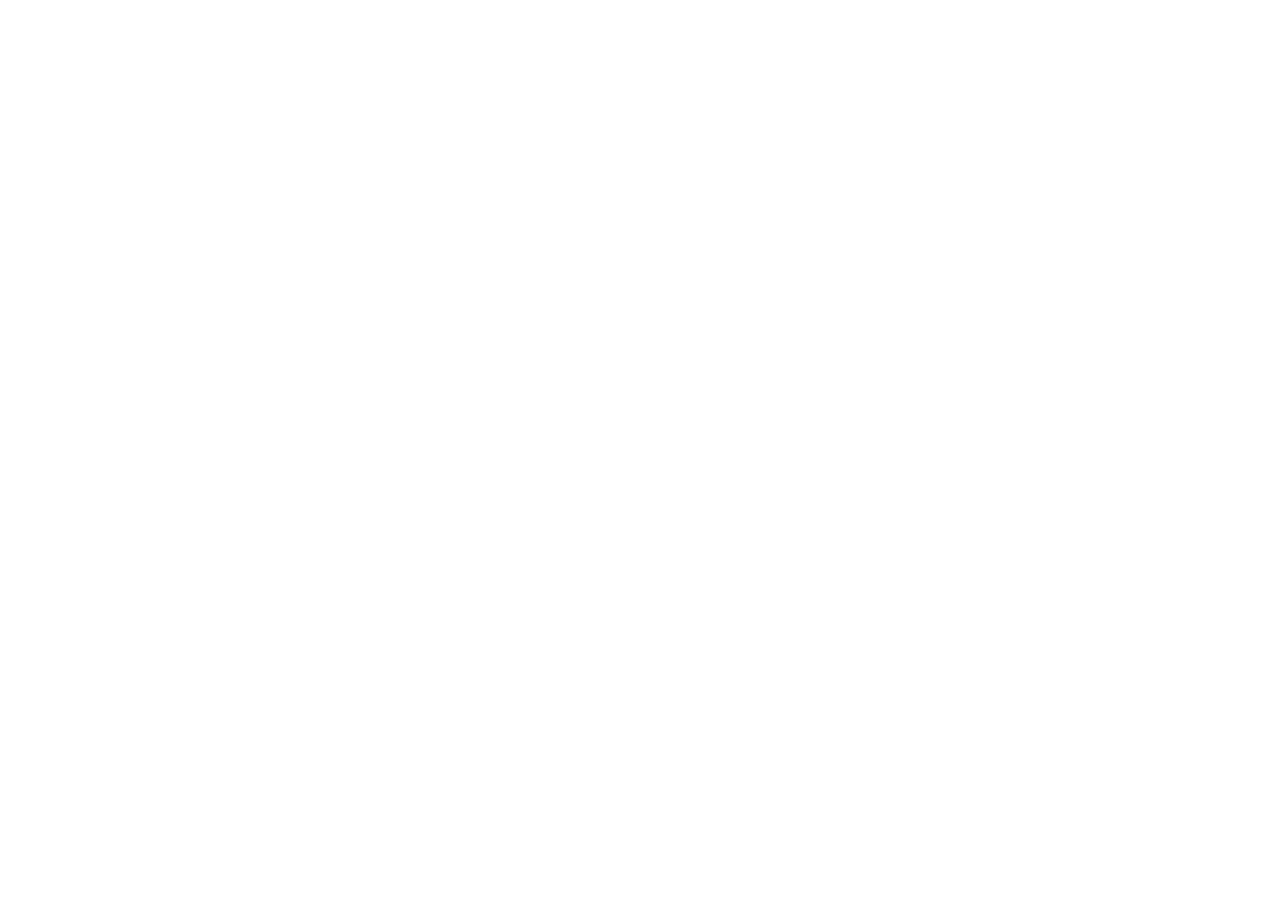
==== index.html @ ef3ab0be "feat: add index and digital clock" ====
<!DOCTYPE html>
<html lang="en">
<head>
    <meta charset="UTF-8">
    <meta name="viewport" content="width=device-width, initial-scale=1.0">
    <link rel="stylesheet" href="assets/css/reset.css" />
    <link rel="stylesheet" href="assets/css/styles.css" />
    <script type="module" src="assets/js/main.js"></script>
    <title>Dashboard</title>
</head>
<body id="body">
    
</body>
</html>
---- assets/css/styles.css ----
body {
  background-color: #000;
  font-family: 'Poppins', sans-serif;
  background-attachment: fixed;
  background-size: cover;
  background-position: center center;
  background-repeat: no-repeat;
  transition: all 1s ease;
  color: white;
}
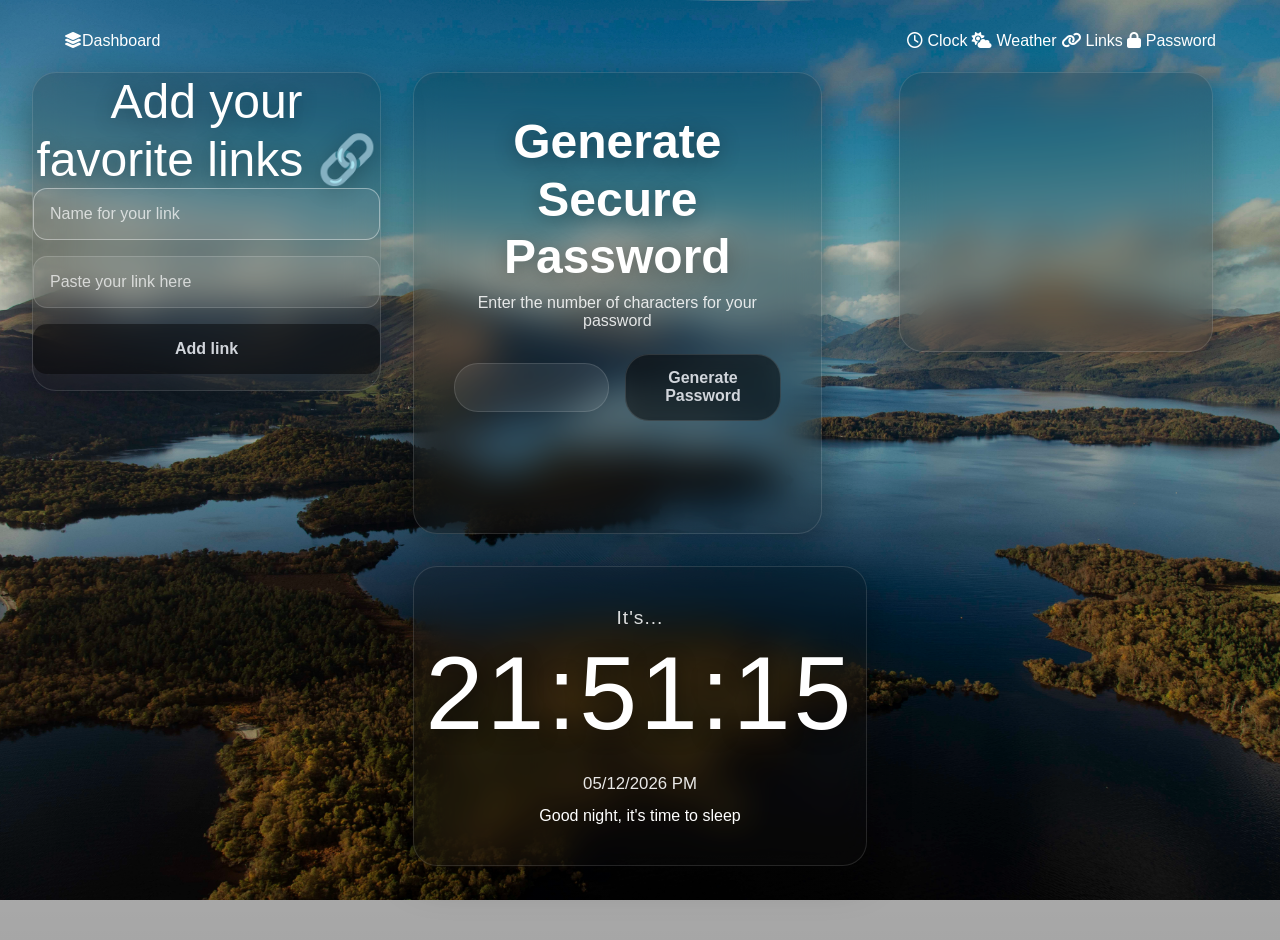
==== commit 4248f11a: "fix: update html and fix css styles" ====
--- a/index.html
+++ b/index.html
@@ -5,10 +5,67 @@
     <meta name="viewport" content="width=device-width, initial-scale=1.0">
     <link rel="stylesheet" href="assets/css/reset.css" />
     <link rel="stylesheet" href="assets/css/styles.css" />
+    <link rel="stylesheet" href="https://cdnjs.cloudflare.com/ajax/libs/font-awesome/6.5.2/css/all.min.css"/>
+    <link rel="stylesheet" href="assets/css/pages/dashboardPage.css" />
+    <link rel="stylesheet" href="assets/css/pages/clockPage.css" />
+    <link rel="stylesheet" href="assets/css/pages/linksPage.css" />
+    <link rel="stylesheet" href="assets/css/pages/passwordPage.css" />
+    <link rel="stylesheet" href="assets/css/pages/weatherPage.css" />
     <script type="module" src="assets/js/main.js"></script>
+    <script type="module" src="assets/js/utils/digital-clock.js"></script>
+    <script type="module" src="assets/js/utils/favorites-links.js"></script>
+    <script type="module" src="assets/js/utils/generate-password.js"></script>
+    <script type="module" src="assets/js/utils/weather-station.js"></script>
     <title>Dashboard</title>
 </head>
-<body id="body">
-    
+<body class="dashboard-page" id="body">
+    <div id="header"></div>
+    <main class="dashboard-layout">
+        <section class="dashboard-left">
+            <div class="favorites-container">
+                <section class="favorite-card glass-card">
+                    <h1 class="favorites-title">Add your favorite links 🔗</h1>
+                    <div class="favorites-form">
+                        <input type="text" class="input-control" id="urlName" placeholder="Name for your link" autofocus>
+                        <input type="text" class="input-control" id="url" placeholder="Paste your link here">
+                        <button class="button-primary" id="addLink">Add link</button>
+                    </div>
+                    <div id="container-favorites-links">
+                    </div>
+                </section>
+            </div>
+        </section>
+        <section class="dashboard-center">
+            <div class="password-container">
+                <section class="password-card glass-card">
+                    <div class="password-content">
+                        <h1 class="password-title">Generate Secure Password</h1>
+                        <p class="password-description">Enter the number of characters for your password</p>
+                    </div>
+                    <div class="password-form">
+                        <input type="number" class="password-input" id="passwordLength" min="1" max="256" autofocus>
+                        <button type="button" class="password-button" id="btnGeneratePassword">Generate Password</button>
+                    </div>
+                    <div class="password-result glass-secondary hidden" id="container-password">
+                    </div>
+                </section>
+            </div>
+            <div class="clock-container">
+                <section class="clock-card glass-card" id="clockCard">
+                </section>
+            </div>
+        </section>
+        <section class="dashboard-right">
+            <div class="weather-container">
+                <section class="weather-card glass-card">
+                    <div id="container-weather">
+                        <div class="weather-city" id="weather-city"></div>
+                        <div class="current-weather" id="current-weather"></div>
+                        <div class="hour-weather" id="hour-weather"></div>
+                    </div>
+                </section>
+            </div>
+        </section>
+    </main>
 </body>
 </html>
--- a/assets/css/styles.css
+++ b/assets/css/styles.css
@@ -1,10 +1,174 @@
+:root {
+  --color-white: #ffffff;
+  --glass-bg: rgba(18, 18, 18, 0.22);
+  --glass-border: rgba(255, 255, 255, 0.12);
+  --shadow-dark: rgba(0, 0, 0, 0.35);
+  --button-bg: rgba(0, 0, 0, 0.45);
+  --button-hover: rgba(0, 0, 0, 0.65);
+  --button-text: #d1d5db;
+  --input-bg: rgba(255, 255, 255, 0.08);
+  --transition: 0.3s ease;
+  --radius: 24px;
+}
+
+html {
+  font-size: 16px;
+  scroll-behavior: smooth;
+}
+
 body {
+  padding-top: 40px;
+  min-height: 100vh;
+  font-family: 'Poppins', sans-serif;
+  color: var(--color-white);
   background-color: #000;
-  font-family: 'Poppins', sans-serif;
+  background-size: cover;
+  background-position: center;
+  background-repeat: no-repeat;
   background-attachment: fixed;
-  background-size: cover;
-  background-position: center center;
-  background-repeat: no-repeat;
-  transition: all 1s ease;
-  color: white;
+  transition: background-image 1s ease;
+  position: relative;
+  overflow-x: hidden;
+  overflow-y: auto;
+  -webkit-font-smoothing: antialiased;
+  -moz-osx-font-smoothing: grayscale;
+}
+
+.main-header {
+  position: fixed;
+  top: 1rem;
+  left: 50%;
+  transform: translateX(-50%);
+  width: calc(100% - 2rem);
+  max-width: 1200px;
+  padding: 1rem 1.5rem;
+  border-radius: var(--radius);
+  display: flex;
+  justify-content: space-between;
+  align-items: center;
+  z-index: 999;
+}
+
+.header-logo {
+  font-size: 1.1rem;
+  font-weight: 700;
+  color: var(--color-white);
+  transition: var(--transition);
+}
+
+.header-logo:hover {
+  opacity: 0.8;
+  transform: translateY(-2px);
+}
+
+body::before {
+  content: "";
+  position: absolute;
+  inset: 0;
+  background:linear-gradient(to bottom,rgba(0, 0, 0, 0.15),rgba(0, 0, 0, 0.35));
+  z-index: 0;
+}
+
+h1,h2,h3,h4,h5,h6 {
+  font-weight: normal;
+  line-height: 1.2;
+}
+
+a {
+  text-decoration: none;
+  color: inherit;
+}
+
+ul,ol {
+  list-style: none;
+}
+
+img {
+  max-width: 100%;
+  height: auto;
+  display: block;
+}
+
+button,input,textarea,select {
+  font: inherit;
+}
+
+button {
+  cursor: pointer;
+  border: none;
+}
+
+table {
+  border-collapse: collapse;
+  border-spacing: 0;
+}
+
+.glass-card {
+  background: var(--glass-bg);
+  backdrop-filter: blur(18px);
+  border: 1px solid var(--glass-border);
+  border-radius: var(--radius);
+  box-shadow: 0 10px 40px var(--shadow-dark);
+  transition: var(--transition);
+}
+
+.glass-card:hover {
+  transform: translateY(-4px);
+}
+
+.input-control {
+  width: 100%;
+  padding: 1rem;
+  border-radius: 14px;
+  border: 1px solid rgba(255,255,255,0.15);
+  background: var(--input-bg);
+  color: var(--color-white);
+  outline: none;
+  transition: var(--transition);
+}
+
+.input-control::placeholder {
+  color: rgba(255,255,255,0.7);
+}
+
+.input-control:focus {
+  border-color: rgba(255,255,255,0.4);
+}
+
+.button-primary {
+  width: 100%;
+  padding: 1rem;
+  border-radius: 14px;
+  border: none;
+  background: var(--button-bg);
+  color: var(--button-text);
+  font-weight: 600;
+  transition: var(--transition);
+}
+
+.button-primary:hover {
+  transform: scale(1.02);
+
+  opacity: 0.95;
+}
+
+.flex-center {
+  display: flex;
+  justify-content: center;
+  align-items: center;
+}
+
+.flex-column {
+  display: flex;
+  flex-direction: column;
+}
+
+.hidden {
+  opacity: 0;
+}
+
+@media (max-width: 768px) {
+  html {
+    font-size: 14px;
+  }
 }
--- a/assets/css/pages/dashboardPage.css
+++ b/assets/css/pages/dashboardPage.css
@@ -0,0 +1,150 @@
+.dashboard-layout {
+  min-height: 100vh;
+  display: flex;
+  gap: 2rem;
+  padding: 2rem;
+  max-width: 1600px;
+  margin: 0 auto;
+  align-items: stretch;
+}
+
+.dashboard-left,
+.dashboard-center,
+.dashboard-right {
+  display: flex;
+  flex-direction: column;
+  gap: 2rem;
+  flex: 1;
+  min-width: 320px;
+}
+
+.dashboard-center {
+  flex: 1.3;
+}
+
+.favorite-card {
+  height: auto;
+}
+
+#container-favorites-links {
+  margin-top: 1rem;
+
+  display: flex;
+  flex-direction: column;
+
+  gap: 1rem;
+}
+
+.weather-card,.password-card {
+  flex: 1;
+  min-height: 280px;
+
+  display: flex;
+  flex-direction: column;
+
+  gap: 1rem;
+
+  overflow: hidden;
+}
+
+.clock-card {
+  height: auto;
+
+  display: flex;
+  align-items: center;
+  justify-content: center;
+}
+
+.password-content {
+  display: flex;
+  flex-direction: column;
+  gap: 1rem;
+}
+
+.password-form {
+  display: flex;
+  flex-direction: row;
+  gap: 1rem;
+
+  align-items: center;
+}
+
+.password-form input {
+  flex: 1;
+}
+
+#container-password {
+  word-break: break-word;
+  overflow-wrap: anywhere;
+}
+
+.dashboard-page .favorites-container,
+.dashboard-page .clock-container,
+.dashboard-page .weather-container,
+.dashboard-page .password-container {
+  min-height: auto;
+  display: block;
+  padding: 0;
+}
+
+@media (max-width: 1200px) {
+
+  .dashboard-layout {
+    flex-direction: column;
+    align-items: stretch; 
+    padding: 1.5rem;
+    gap: 1.5rem;
+  }
+
+  .dashboard-left,
+  .dashboard-center,
+  .dashboard-right {
+    width: 100%;
+    min-width: 100%;
+    flex: none;
+    display: flex;
+    flex-direction: column;
+    gap: 1.5rem;
+  }
+
+  .favorite-card,
+  .password-card,
+  .weather-card,
+  .clock-card {
+    width: 100% !important;
+    max-width: 100% !important;
+
+    box-sizing: border-box;
+  }
+
+  .password-form {
+    display: flex;
+    flex-direction: column;
+    gap: 1rem;
+    align-items: stretch;
+  }
+
+  .password-form input,
+  .password-form button {
+    width: 100%;
+  }
+
+  .clock-card {
+    display: flex;
+    align-items: center;
+    justify-content: center;
+
+    text-align: center;
+  }
+
+  .weather-card {
+    overflow-y: auto;
+    overflow-x: hidden;
+  }
+
+  #container-favorites-links {
+    display: flex;
+    flex-direction: column;
+    gap: 1rem;
+  }
+}
--- a/assets/css/pages/clockPage.css
+++ b/assets/css/pages/clockPage.css
@@ -0,0 +1,97 @@
+.clock-container {
+  position: relative;
+  z-index: 1;
+  min-height: 100vh;
+  display: flex;
+  justify-content: center;
+  align-items: center;
+  padding: 2rem;
+}
+
+.clock-card {
+  width: 100%;
+  max-width: 540px;
+  padding: 2.5rem;
+  display: flex;
+  flex-direction: column;
+  align-items: center;
+  gap: 0.8rem;
+  text-align: center;
+}
+
+.clock-label {
+  font-size: 1.2rem;
+  font-weight: 400;
+  opacity: 0.85;
+  letter-spacing: 1px;
+}
+
+.clock-time {
+  font-size: clamp(4rem, 10vw, 6.5rem);
+  font-weight: 200;
+  line-height: 1;
+  letter-spacing: 3px;
+  text-shadow: 0 4px 20px rgba(0,0,0,0.4);
+}
+
+.clock-date {
+  font-size: clamp(1.5rem, 5vw, 2.2rem);
+  font-weight: 300;
+  opacity: 0.95;
+}
+
+.clock-message {
+  margin-top: 1rem;
+  font-size: 1.05rem;
+  font-weight: 300;
+  opacity: 0.9;
+  max-width: 400px;
+}
+
+@media (max-width: 768px) {
+
+  .clock-card {
+    padding: 2rem;
+  }
+
+  .clock-message {
+    font-size: 1rem;
+  }
+
+  .bottom-icons {
+    font-size: 1.5rem;
+
+    gap: 1rem;
+  }
+
+  .bottom-bar::before {
+    width: 180px;
+  }
+}
+
+@media (max-width: 480px) {
+
+  .clock-container {
+    padding: 1rem;
+  }
+
+  .clock-card {
+    padding: 1.5rem;
+  }
+
+  .clock-time {
+    letter-spacing: 1px;
+  }
+
+  .top-bar {
+    left: 1rem;
+    top: 1rem;
+
+    font-size: 0.9rem;
+  }
+
+  .bottom-bar {
+    right: 1rem;
+    bottom: 1rem;
+  }
+}
--- a/assets/css/pages/linksPage.css
+++ b/assets/css/pages/linksPage.css
@@ -0,0 +1,115 @@
+.favorites-container {
+  position: relative;
+  z-index: 1;
+  min-height: 100vh;
+  display: flex;
+  justify-content: center;
+  padding: 6rem 2rem 2rem;
+}
+
+.favorites-card {
+  width: 100%;
+  max-width: 700px;
+  display: flex;
+  flex-direction: column;
+  gap: 1.5rem;
+  padding: 2rem;
+}
+
+.favorites-title {
+  text-align: center;
+  font-size: clamp(2rem, 5vw, 3rem);
+  font-weight: 500;
+  text-shadow: 0 4px 20px rgba(0,0,0,0.3);
+}
+
+.favorites-form {
+  display: flex;
+  flex-direction: column;
+  gap: 1rem;
+}
+
+#container-favorites-links {
+  display: grid;
+  grid-template-columns: repeat(auto-fill, minmax(140px, 1fr));
+  gap: 1rem;
+  max-height: 420px;
+  overflow-y: auto;
+  padding-right: 0.5rem;
+}
+
+.favorite-link {
+  position: relative;
+  min-height: 85px;
+  padding: 1rem 0.8rem;
+  display: flex;
+  justify-content: center;
+  align-items: center;
+  text-align: center;
+  overflow: hidden;
+}
+
+.favorite-link a {
+  font-size: 1.4rem;
+  font-weight: 500;
+  word-break: break-word;
+}
+
+.favorite-link button {
+  position: absolute;
+  top: 0.5rem;
+  right: 0.5rem;
+  width: 30px;
+  height: 30px;
+  border-radius: 50%;
+  background: rgba(255,255,255,0.08);
+  color: white;
+  font-size: 1rem;
+  transition: var(--transition);
+}
+
+.favorite-link-anchor {
+  font-size: 1rem;
+  font-weight: 500;
+  word-break: break-word;
+  transition: var(--transition);
+}
+
+.favorite-link button:hover {
+  background: rgba(255,255,255,0.18);
+  transform: scale(1.1);
+}
+
+#container-favorites-links::-webkit-scrollbar {
+  width: 8px;
+}
+
+#container-favorites-links::-webkit-scrollbar-track {
+  background: rgba(255,255,255,0.08);
+  border-radius: 20px;
+}
+
+#container-favorites-links::-webkit-scrollbar-thumb {
+  background: rgba(255,255,255,0.3);
+  border-radius: 20px;
+}
+
+@media (max-width: 768px) {
+
+  .favorites-container {
+    padding: 5rem 1rem 2rem;
+  }
+
+  .favorites-card {
+    padding: 1.5rem;
+  }
+
+  #container-favorites-links {
+    grid-template-columns: 1fr;
+  }
+
+  .bottom-icons {
+    font-size: 1.5rem;
+    gap: 1rem;
+  }
+}
--- a/assets/css/pages/passwordPage.css
+++ b/assets/css/pages/passwordPage.css
@@ -0,0 +1,135 @@
+.password-container {
+  min-height: 100vh;
+  display: flex;
+  justify-content: center;
+  align-items: center;
+  padding: 2rem;
+}
+
+.password-card {
+  width: 90%;
+  max-width: 520px;
+  padding: 2.5rem;
+  display: flex;
+  flex-direction: column;
+  align-items: center;
+  gap: 1.5rem;
+  text-align: center;
+}
+
+@keyframes float {
+
+  0% {
+    transform: translateY(0px);
+  }
+
+  50% {
+    transform: translateY(-12px);
+  }
+
+  100% {
+    transform: translateY(0px);
+  }
+}
+
+.password-content {
+  display: flex;
+  flex-direction: column;
+  gap: 0.5rem;
+}
+
+.password-title {
+  font-size: clamp(2rem, 5vw, 3rem);
+  font-weight: 600;
+  text-shadow: 0 4px 20px rgba(0,0,0,0.35);
+}
+
+.password-description {
+  font-size: 1rem;
+  opacity: 0.85;
+}
+
+.password-form {
+  width: 100%;
+  display: flex;
+  gap: 1rem;
+}
+
+.password-input {
+  width: 120px;
+  padding: 0.9rem 1rem;
+  border: 1px solid var(--glass-border);
+  border-radius: var(--radius);
+  background: var(--input-bg);
+  color: var(--color-white);
+  outline: none;
+  transition: var(--transition);
+}
+
+.password-button {
+  flex: 1;
+  padding: 0.9rem 1rem;
+  border: 1px solid var(--glass-border);
+  border-radius: var(--radius);
+  background: var(--button-bg);
+  color: var(--button-text);
+  backdrop-filter: blur(12px);
+  font-weight: 600;
+  cursor: pointer;
+  transition: var(--transition);
+}
+
+.password-button:hover {
+  background: var(--button-hover);
+  transform: translateY(-2px);
+}
+
+
+.password-result {
+  width: 100%;
+  padding: 1.5rem;
+  border-radius: var(--radius);
+  background: rgba(255,255,255,0.05);
+  text-align: left;
+}
+
+.password-result-title {
+  margin-bottom: 0.8rem;
+  font-size: 1.3rem;
+  font-weight: 600;
+}
+
+.generated-password {
+  font-size: 1.2rem;
+  word-break: break-word;
+  opacity: 0.9;
+}
+
+@media (max-width: 768px) {
+
+  .password-card {
+    padding: 2rem;
+  }
+
+  .password-form {
+    flex-direction: column;
+  }
+
+  .password-input {
+    width: 100%;
+  }
+}
+
+@media (max-width: 480px) {
+  .password-container {
+    padding: 1rem;
+  }
+  .password-card {
+    width: 100%;
+    padding: 1.5rem;
+  }
+  .password-title {
+    font-size: 2rem;
+  }
+
+}
--- a/assets/css/pages/weatherPage.css
+++ b/assets/css/pages/weatherPage.css
@@ -0,0 +1,228 @@
+.weather-container {
+  position: relative;
+  z-index: 1;
+
+  min-height: 100vh;
+
+  display: flex;
+  justify-content: center;
+  align-items: center;
+
+  padding: 2rem;
+}
+
+/* =========================
+   WEATHER CARD
+========================= */
+
+.weather-card {
+  width: 90%;
+  max-width: 900px;
+
+  padding: 2rem;
+}
+
+/* =========================
+   WEATHER CONTENT
+========================= */
+
+#container-weather {
+  display: flex;
+  flex-direction: column;
+
+  gap: 2rem;
+}
+
+/* =========================
+   CITY
+========================= */
+
+.weather-city {
+  font-size: clamp(2.2rem, 5vw, 4rem);
+
+  font-weight: 500;
+
+  text-align: center;
+
+  text-shadow: 0 4px 20px rgba(0,0,0,0.35);
+}
+
+/* =========================
+   CURRENT WEATHER
+========================= */
+
+.current-weather {
+  display: flex;
+
+  justify-content: space-between;
+
+  align-items: center;
+
+  gap: 2rem;
+
+  flex-wrap: wrap;
+}
+
+.weather-current-left {
+  display: flex;
+
+  align-items: center;
+
+  gap: 1rem;
+}
+
+.temperature {
+  font-size: clamp(3rem, 7vw, 5rem);
+
+  font-weight: 200;
+
+  line-height: 1;
+}
+
+.weather-main-icon {
+  width: 100px;
+}
+
+.weather-details {
+  display: flex;
+
+  flex-direction: column;
+
+  gap: 0.5rem;
+
+  font-size: 1.1rem;
+
+  opacity: 0.95;
+}
+
+/* =========================
+   HOURLY WEATHER
+========================= */
+
+.hour-weather {
+  display: flex;
+
+  gap: 1rem;
+
+  overflow-x: auto;
+
+  padding-bottom: 0.5rem;
+
+  scrollbar-width: thin;
+}
+
+.hour-weather::-webkit-scrollbar {
+  height: 8px;
+}
+
+.hour-weather::-webkit-scrollbar-thumb {
+  background: rgba(255,255,255,0.2);
+
+  border-radius: 999px;
+}
+
+/* =========================
+   WEATHER ITEM
+========================= */
+
+.weather-item {
+  min-width: 110px;
+
+  padding: 1rem;
+
+  border-radius: 20px;
+
+  background: rgba(255,255,255,0.08);
+
+  backdrop-filter: blur(12px);
+
+  text-align: center;
+
+  flex-shrink: 0;
+
+  transition: 0.3s ease;
+}
+
+.weather-item:hover {
+  transform: translateY(-5px);
+
+  background: rgba(255,255,255,0.14);
+}
+
+/* =========================
+   WEATHER ITEM CONTENT
+========================= */
+
+.weather-time {
+  font-size: 1rem;
+
+  font-weight: 500;
+
+  margin-bottom: 0.5rem;
+}
+
+.weather-hour-icon {
+  width: 52px;
+
+  margin: 0 auto;
+}
+
+.weather-temp {
+  margin-top: 0.5rem;
+
+  font-size: 1rem;
+
+  font-weight: 500;
+}
+
+/* =========================
+   RESPONSIVE
+========================= */
+
+@media (max-width: 768px) {
+
+  .weather-card {
+    padding: 1.5rem;
+  }
+
+  .current-weather {
+    justify-content: center;
+
+    text-align: center;
+  }
+
+  .weather-current-left {
+    flex-direction: column;
+  }
+
+  .weather-details {
+    align-items: center;
+  }
+}
+
+@media (max-width: 480px) {
+
+  .weather-container {
+    padding: 1rem;
+  }
+
+  .weather-card {
+    width: 100%;
+
+    padding: 1.2rem;
+  }
+
+  .hour-weather {
+    gap: 0.8rem;
+  }
+
+  .weather-item {
+    min-width: 95px;
+
+    padding: 0.8rem;
+  }
+
+  .weather-main-icon {
+    width: 80px;
+  }
+}
